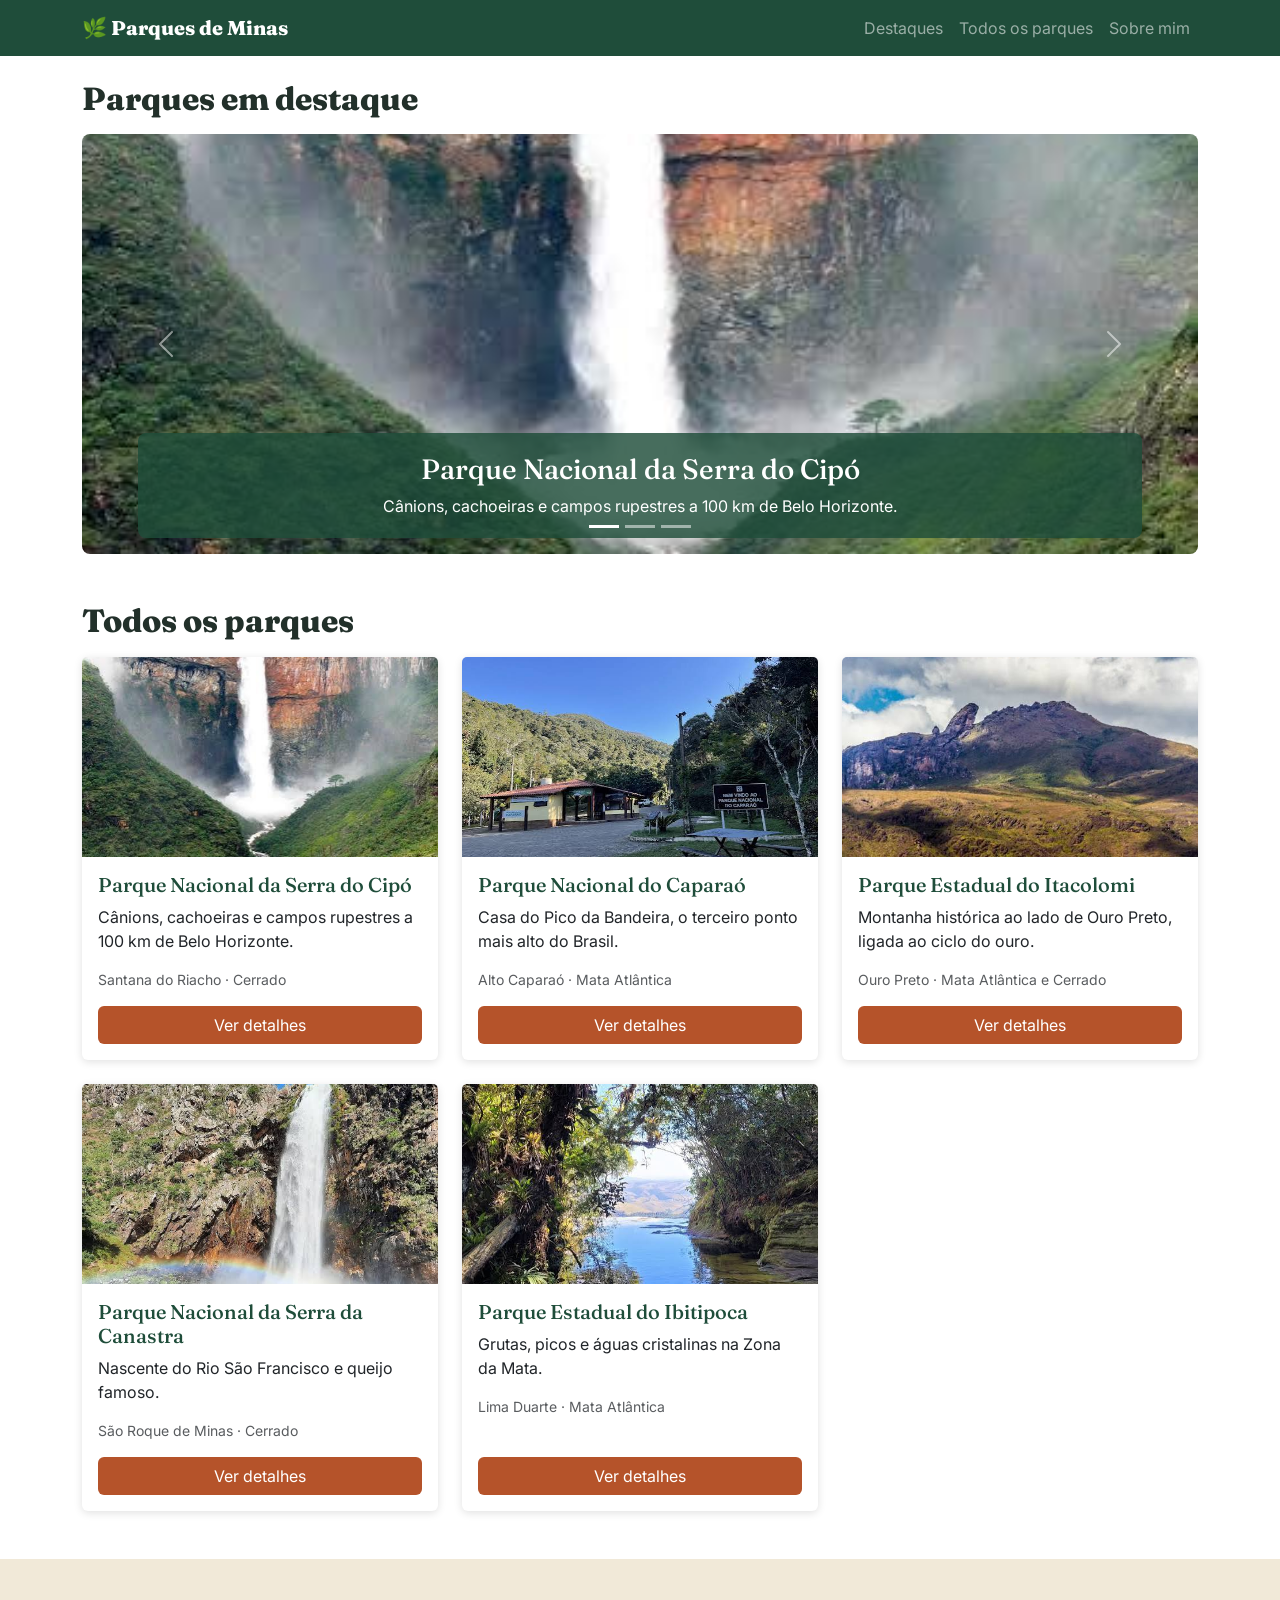
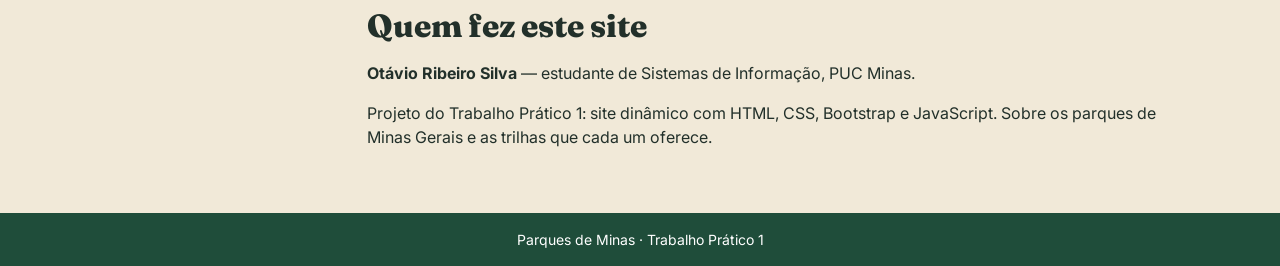
==== index.html @ f6d431f8 "Salvando mudanças no Projeto" ====
<!DOCTYPE html>
<html lang="pt-BR">
<head>
  <meta charset="UTF-8">
  <meta name="viewport" content="width=device-width, initial-scale=1">
  <title>Parques de Minas</title>
  <link href="https://cdn.jsdelivr.net/npm/bootstrap@5.3.3/dist/css/bootstrap.min.css" rel="stylesheet">
  <link href="https://fonts.googleapis.com/css2?family=Fraunces:wght@600;800&family=Inter:wght@400;600&display=swap" rel="stylesheet">
  <link href="style.css" rel="stylesheet">
</head>
<body>
  <nav class="navbar navbar-expand-md bg-verde navbar-dark">
    <div class="container">
      <a class="navbar-brand logo" href="index.html">🌿 Parques de Minas</a>
      <button class="navbar-toggler" data-bs-toggle="collapse" data-bs-target="#menu" aria-label="Menu"><span class="navbar-toggler-icon"></span></button>
      <div class="collapse navbar-collapse" id="menu">
        <ul class="navbar-nav ms-auto">
          <li class="nav-item"><a class="nav-link" href="#destaques">Destaques</a></li>
          <li class="nav-item"><a class="nav-link" href="#parques">Todos os parques</a></li>
          <li class="nav-item"><a class="nav-link" href="#autor">Sobre mim</a></li>
        </ul>
      </div>
    </div>
  </nav>

  <main>
    <section id="destaques" class="container my-4">
      <h2>Parques em destaque</h2>
      <div id="carrossel" class="carousel slide" data-bs-ride="carousel"></div>
    </section>

    <section id="parques" class="container my-5">
      <h2>Todos os parques</h2>
      <div id="lista-cards" class="row g-4"></div>
    </section>

    <section id="autor" class="bg-areia py-5">
      <div class="container">
        <div class="row align-items-center g-4">
          <div class="col-md-3 text-center">
            <img onerror="this.onerror=null;this.src=semImagem('Foto')">
          </div>
          <div class="col-md-9">
            <h2>Quem fez este site</h2>
            <p><strong>Otávio Ribeiro Silva</strong> — estudante de Sistemas de Informação, PUC Minas.</p>
            <p>Projeto do Trabalho Prático 1: site dinâmico com HTML, CSS, Bootstrap e JavaScript. Sobre os parques de Minas Gerais e as trilhas que cada um oferece.</p>
          </div>
        </div>
      </div>
    </section>
  </main>

  <footer class="bg-verde text-white text-center py-3 small">Parques de Minas · Trabalho Prático 1</footer>

  <script src="https://cdn.jsdelivr.net/npm/bootstrap@5.3.3/dist/js/bootstrap.bundle.min.js"></script>
  <script src="app.js"></script>
  <script>montarHome();</script>
</body>
</html>
---- style.css ----
:root { --verde:#1f4d3a; --areia:#f1e9d8; --terra:#b5532a; --texto:#22302a; }
body { font-family:'Inter',sans-serif; color:var(--texto); }
h1,h2,h3,.logo { font-family:'Fraunces',serif; }
.bg-verde { background:var(--verde); }
.bg-areia { background:var(--areia); }
.logo { font-weight:800; }
h2 { font-weight:800; margin-bottom:1rem; }
.carousel-item img { width:100%; height:420px; object-fit:cover; border-radius:.5rem; }
.carousel-caption { background:rgba(31,77,58,.82); border-radius:.5rem; left:5%; right:5%; bottom:1rem; }
.card img { height:200px; object-fit:cover; }
.card { border:0; box-shadow:0 2px 8px rgba(0,0,0,.12); }
.card-title a { color:var(--verde); text-decoration:none; }
.card-title a:hover { color:var(--terra); }
.btn-terra { background:var(--terra); color:#fff; }
.btn-terra:hover { background:#92421f; color:#fff; }
.autor-foto { width:160px; height:160px; object-fit:cover; }
.detalhe-img { width:100%; max-height:420px; object-fit:cover; border-radius:.5rem; }
.ficha dt { color:var(--terra); }
.ficha dd { margin-bottom:.6rem; }
.foto-item img { height:220px; object-fit:cover; width:100%; }
@media (max-width:576px) {
  .carousel-item img { height:260px; }
  .carousel-caption { position:static; border-radius:0 0 .5rem .5rem; }
}
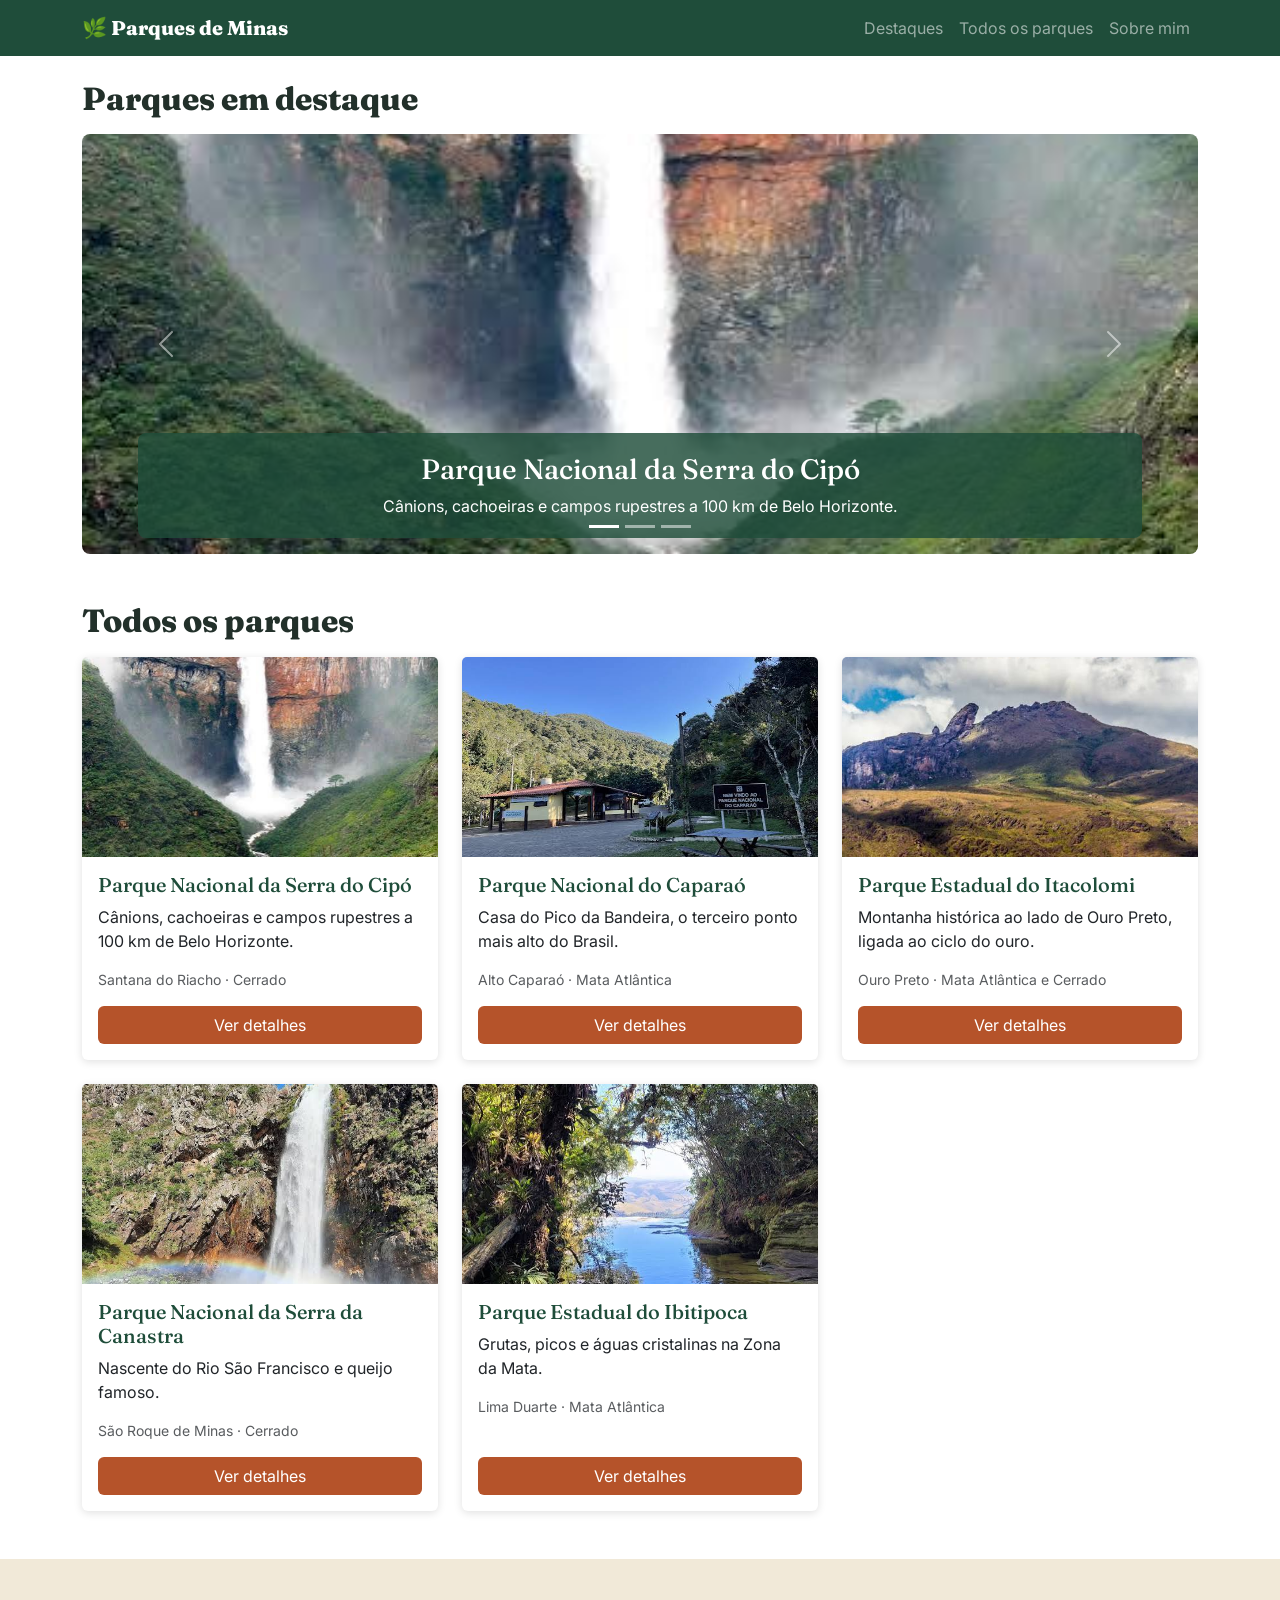
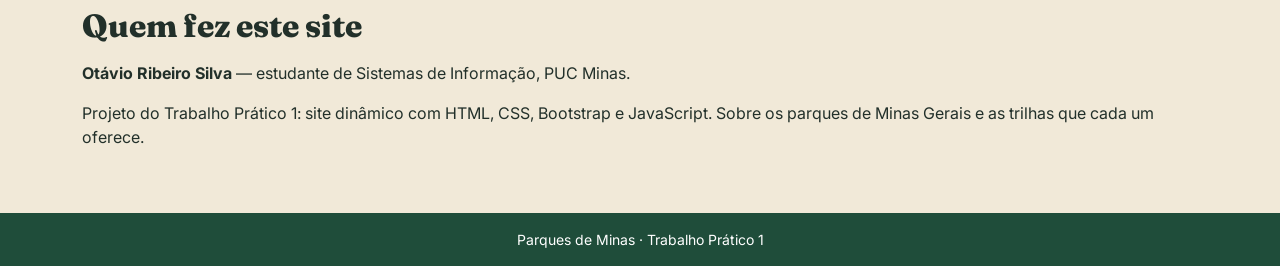
==== commit 92eb03db: "Salvando mudanças no Projeto" ====
--- a/index.html
+++ b/index.html
@@ -37,10 +37,7 @@
     <section id="autor" class="bg-areia py-5">
       <div class="container">
         <div class="row align-items-center g-4">
-          <div class="col-md-3 text-center">
-            <img onerror="this.onerror=null;this.src=semImagem('Foto')">
-          </div>
-          <div class="col-md-9">
+          <div class="col-12">
             <h2>Quem fez este site</h2>
             <p><strong>Otávio Ribeiro Silva</strong> — estudante de Sistemas de Informação, PUC Minas.</p>
             <p>Projeto do Trabalho Prático 1: site dinâmico com HTML, CSS, Bootstrap e JavaScript. Sobre os parques de Minas Gerais e as trilhas que cada um oferece.</p>
